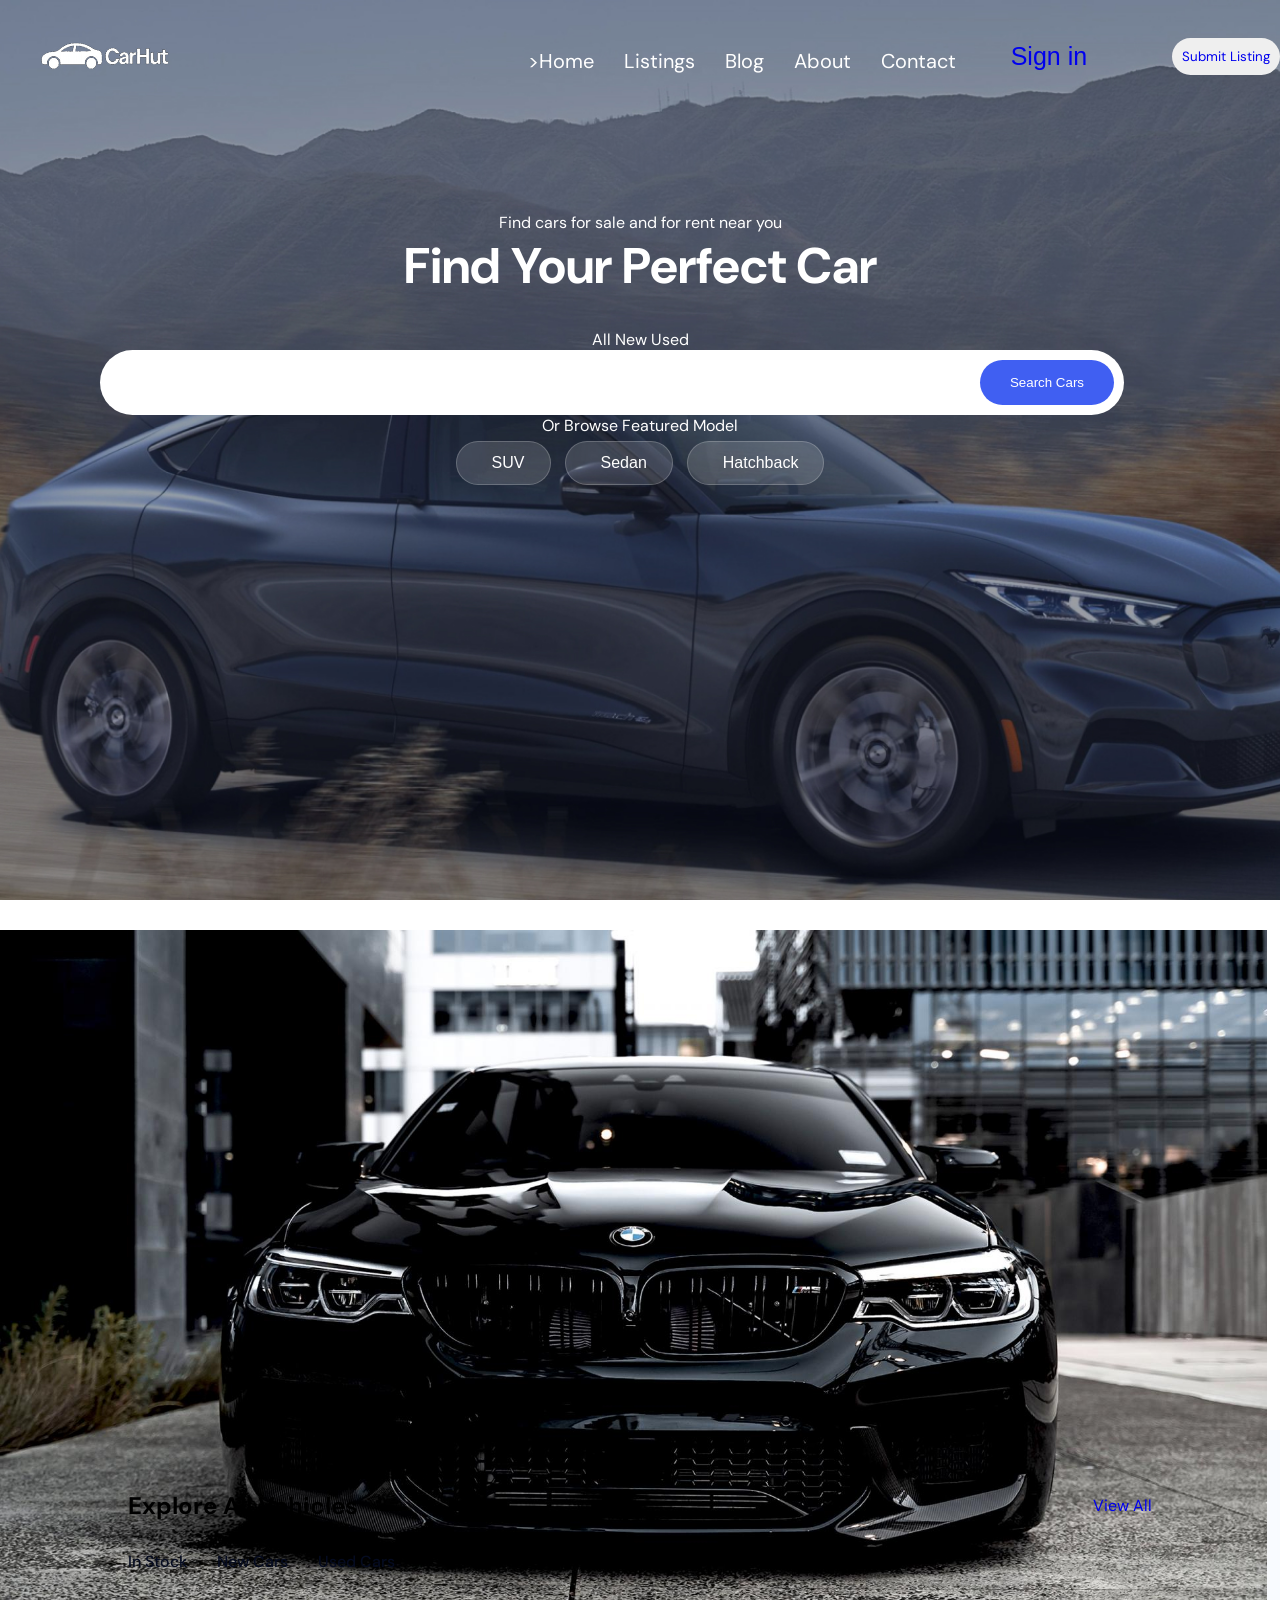
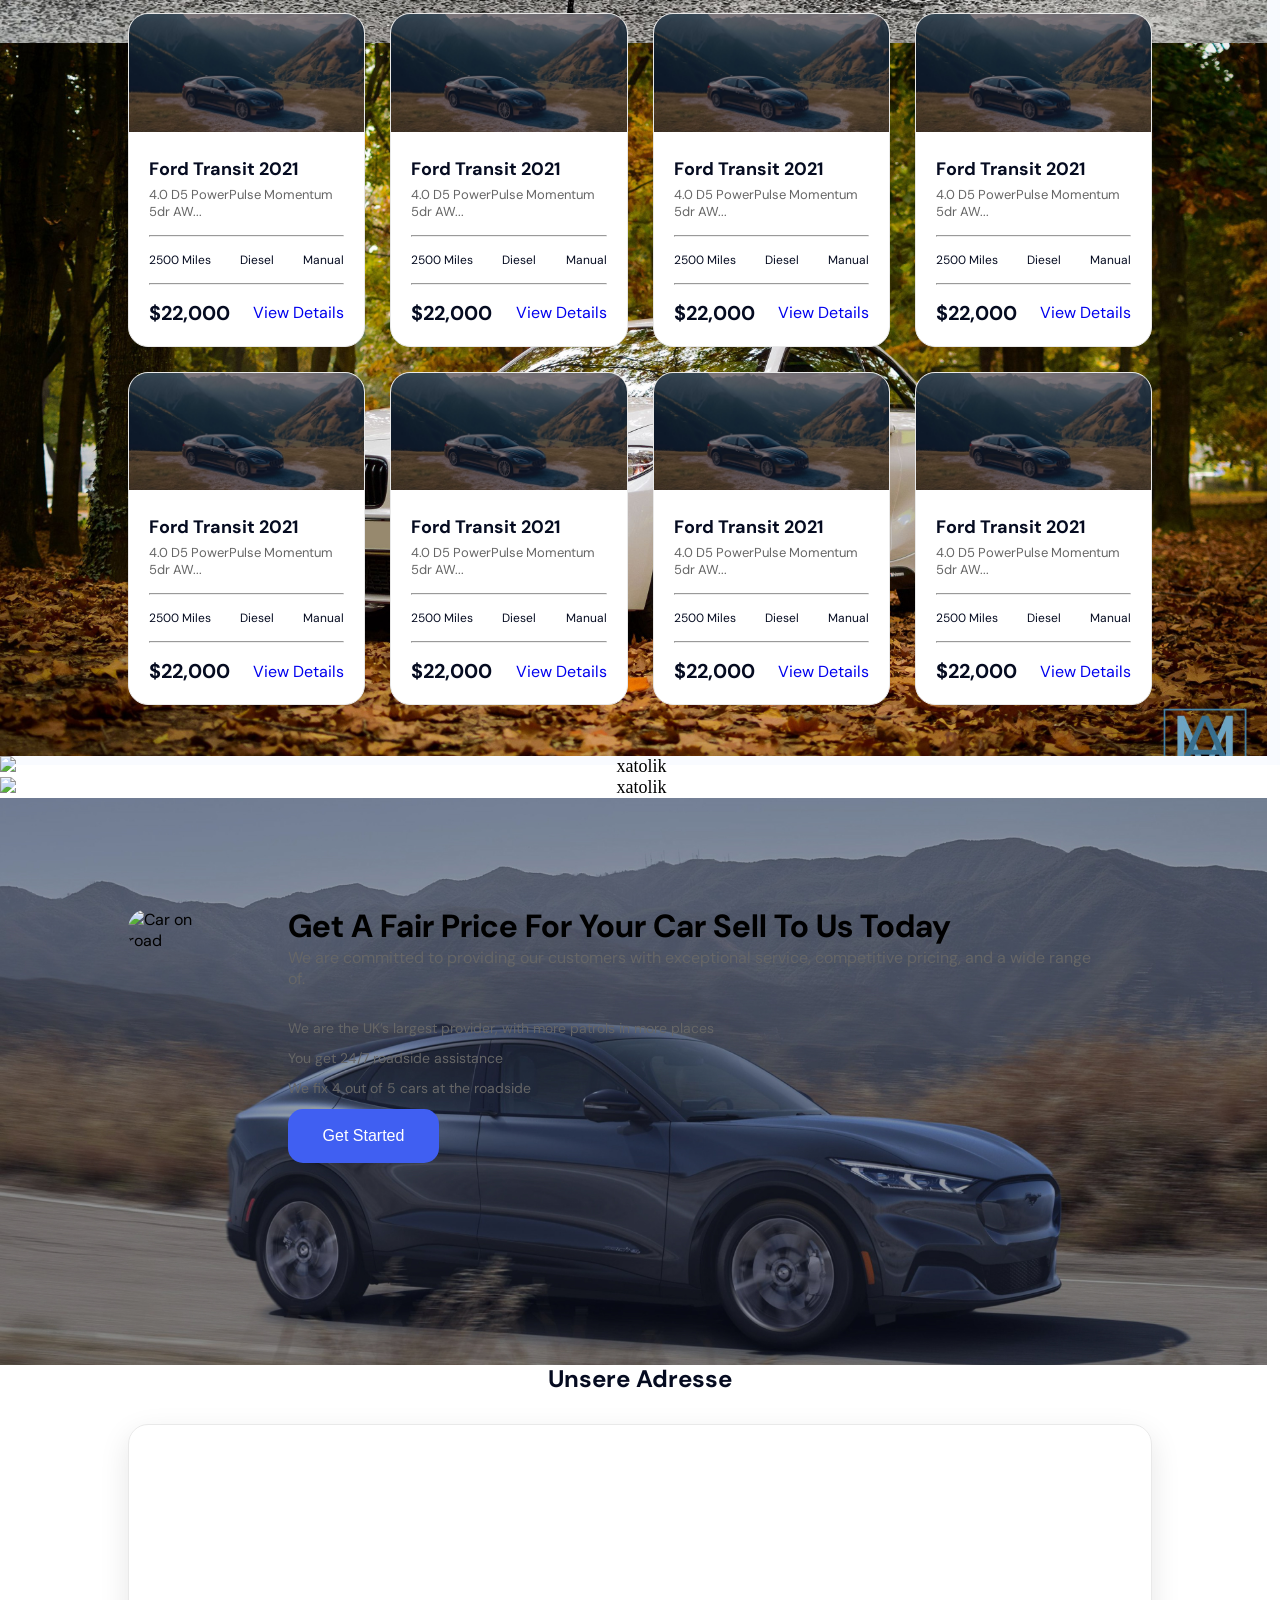
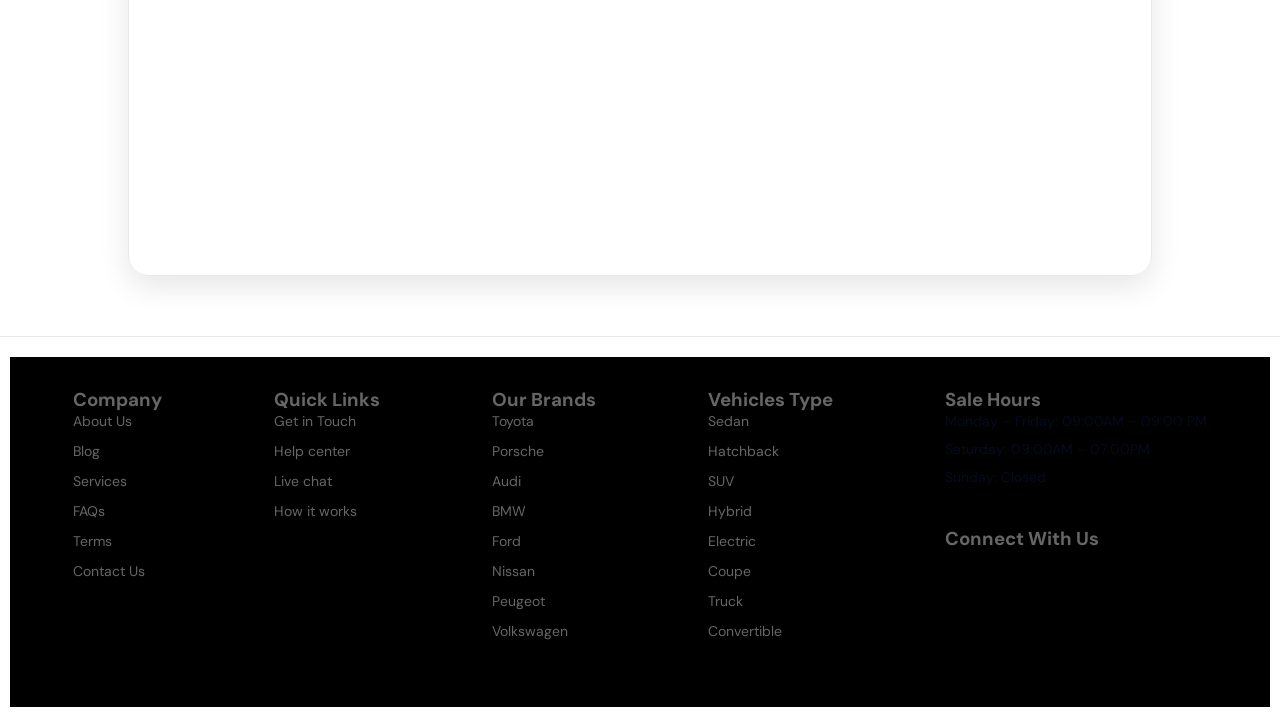
==== header.html @ 73eccd9c "ali" ====
<!DOCTYPE html>
<html lang="en">

<head>
    <meta charset="UTF-8">
    <meta name="viewport" content="width=device-width, initial-scale=1.0">
    <title>Document</title>
    <link rel="stylesheet" href="./css/header.css">
    <link rel="stylesheet" href="https://cdnjs.cloudflare.com/ajax/libs/font-awesome/7.0.1/css/all.min.css"
        integrity="sha512-2SwdPD6INVrV/lHTZbO2nodKhrnDdJK9/kg2XD1r9uGqPo1cUbujc+IYdlYdEErWNu69gVcYgdxlmVmzTWnetw=="
        crossorigin="anonymous" referrerpolicy="no-referrer" />
    <link rel="stylesheet" href="https://cdn.jsdelivr.net/npm/swiper@12/swiper-bundle.min.css" />

</head>

<body>
    <div class="contener">
        <div class="forst">
            <header class="header">
                <img class="header__logo" src="./img/logo.png" alt="Logo">
                <ul class="header__ul">
                    <li class="header__li">>Home</li>
                    <li class="header__li">Listings</li>
                    <li class="header__li">Blog </li>
                    <li class="header__li">About</li>
                    <li class="header__li">Contact</li>
                </ul>
                <button class="header__btn"> <i class="fa-solid fa-people-arrows"></i> <a href="./index.html">Sign in</a></button>
                <button class="head__btn"><a href="./header.html">Submit Listing</a></button>
            </header>


            <div class="second">
                <p>Find cars for sale and for rent near you</p>
                <h1 class="secondd">Find Your Perfect Car</h1>

                <div class="tabs">
                    <span class="active">All</span>
                    <span>New</span>
                    <span>Used</span>
                </div>


                <div class="search">

                    <button class="search-btn"><i class="fa fa-search"></i> Search Cars</button>
                </div>

                <p class="ext">Or Browse Featured Model</p>


                <div class="car-types">
                    <button class="btn"><i class="fa-solid fa-car"></i> SUV</button>
                    <button class="btn"><i class="fa-solid fa-car-side"></i> Sedan</button>
                    <button class="btn"><i class="fa-solid fa-car-rear"></i> Hatchback</button>
                </div>
            </div>
        </div>


        <!-- Swiper -->
        <div class="swiper mySwiper">
            <div class="swiper-wrapper">
                <div class="swiper-slide"><img src="./img/8203510 (1).jpg" alt="xatolik"></div>
                <div class="swiper-slide"><img
                        src="./img/177320-bmw-bayerische_motoren_werke_ag-cars-bmw_m1-bmw_3_series-1920x1080.jpg"
                        alt="xatolik"></div>
                <div class="swiper-slide"><img
                        src="https://c4.wallpaperflare.com/wallpaper/819/755/830/bmw-m5-e39-car-wallpaper-preview.jpg"
                        alt="xatolik"></div>
                <div class="swiper-slide"><img
                        src="https://w0.peakpx.com/wallpaper/186/819/HD-wallpaper-bmw-m5-park-e39-tuning-bmw-5-series-german-cars-black-e39-bmw.jpg"
                        alt="xatolik"></div>
                <div class="swiper-slide"><img src="./img/90a4f6cf5cd9f1fe06f0d9b68424e8f829e3b2d8.jpg" alt="xatolik">
                </div>
            </div>
            <div class="swiper-button-next"></div>
            <div class="swiper-button-prev"></div>
        </div>




        <div class="four">
            <div class="four__one">
                <h2>Explore All Vehicles</h2>
                <a href="#" class="view-all">View All <i class="fa-solid fa-arrow-up-right-from-square"></i></a>
            </div>

            <!-- Tab menyu -->
            <div class="text">
                <p class="tab">In Stock</p>
                <p class="tab">New Cars</pa>
                <p class="tab">Used Cars</p>
            </div>

            <div class="grid">
                <!-- Bitta kartochka namunasi (shundan 4 ta qilasiz) -->
                <div class="car-div">
                    <div>
                        <img class="car-image" src="./img/1c7374919fa419ec2abcb24a9fc1024787f16aaa.jpg" alt="">
                    </div>
                    <div class="one__div">
                        <h3 class="one__div--text">Ford Transit 2021</h3>
                        <p class="paragref">4.0 D5 PowerPulse Momentum 5dr AW...</p>
                        <hr>
                        <div class="car-icon">
                            <span><i class="fa-solid fa-gauge-high"></i> 2500 Miles</span>
                            <span><i class="fa-solid fa-gas-pump"></i> Diesel</span>
                            <span><i class="fa-solid fa-gear"></i> Manual</span>
                        </div>
                        <hr>
                        <div class="car__icon">
                            <span class="span">$22,000</span>
                            <a href="#" class="texxt">View Details <i
                                    class="fa-solid fa-arrow-up-right-from-square"></i></a>
                        </div>
                    </div>
                </div>

                <div class="car-div">
                    <div>
                        <img class="car-image" src="./img/1c7374919fa419ec2abcb24a9fc1024787f16aaa.jpg" alt="">
                    </div>
                    <div class="one__div">
                        <h3 class="one__div--text">Ford Transit 2021</h3>
                        <p class="paragref">4.0 D5 PowerPulse Momentum 5dr AW...</p>
                        <hr>
                        <div class="car-icon">
                            <span><i class="fa-solid fa-gauge-high"></i> 2500 Miles</span>
                            <span><i class="fa-solid fa-gas-pump"></i> Diesel</span>
                            <span><i class="fa-solid fa-gear"></i> Manual</span>
                        </div>
                        <hr>
                        <div class="car__icon">
                            <span class="span">$22,000</span>
                            <a href="#" class="texxt">View Details <i
                                    class="fa-solid fa-arrow-up-right-from-square"></i></a>
                        </div>
                    </div>
                </div>


                <div class="car-div">
                    <div>
                        <img class="car-image" src="./img/1c7374919fa419ec2abcb24a9fc1024787f16aaa.jpg" alt="">
                    </div>
                    <div class="one__div">
                        <h3 class="one__div--text">Ford Transit 2021</h3>
                        <p class="paragref">4.0 D5 PowerPulse Momentum 5dr AW...</p>
                        <hr>
                        <div class="car-icon">
                            <span><i class="fa-solid fa-gauge-high"></i> 2500 Miles</span>
                            <span><i class="fa-solid fa-gas-pump"></i> Diesel</span>
                            <span><i class="fa-solid fa-gear"></i> Manual</span>
                        </div>
                        <hr>
                        <div class="car__icon">
                            <span class="span">$22,000</span>
                            <a href="#" class="texxt">View Details <i
                                    class="fa-solid fa-arrow-up-right-from-square"></i></a>
                        </div>
                    </div>
                </div>


                <div class="car-div">
                    <div>
                        <img class="car-image" src="./img/1c7374919fa419ec2abcb24a9fc1024787f16aaa.jpg" alt="">
                    </div>
                    <div class="one__div">
                        <h3 class="one__div--text">Ford Transit 2021</h3>
                        <p class="paragref">4.0 D5 PowerPulse Momentum 5dr AW...</p>
                        <hr>
                        <div class="car-icon">
                            <span><i class="fa-solid fa-gauge-high"></i> 2500 Miles</span>
                            <span><i class="fa-solid fa-gas-pump"></i> Diesel</span>
                            <span><i class="fa-solid fa-gear"></i> Manual</span>
                        </div>
                        <hr>
                        <div class="car__icon">
                            <span class="span">$22,000</span>
                            <a href="#" class="texxt">View Details <i
                                    class="fa-solid fa-arrow-up-right-from-square"></i></a>
                        </div>
                    </div>
                </div>


                <div class="car-div">
                    <div>
                        <img class="car-image" src="./img/1c7374919fa419ec2abcb24a9fc1024787f16aaa.jpg" alt="">
                    </div>
                    <div class="one__div">
                        <h3 class="one__div--text">Ford Transit 2021</h3>
                        <p class="paragref">4.0 D5 PowerPulse Momentum 5dr AW...</p>
                        <hr>
                        <div class="car-icon">
                            <span><i class="fa-solid fa-gauge-high"></i> 2500 Miles</span>
                            <span><i class="fa-solid fa-gas-pump"></i> Diesel</span>
                            <span><i class="fa-solid fa-gear"></i> Manual</span>
                        </div>
                        <hr>
                        <div class="car__icon">
                            <span class="span">$22,000</span>
                            <a href="#" class="texxt">View Details <i
                                    class="fa-solid fa-arrow-up-right-from-square"></i></a>
                        </div>
                    </div>
                </div>


                <div class="car-div">
                    <div>
                        <img class="car-image" src="./img/1c7374919fa419ec2abcb24a9fc1024787f16aaa.jpg" alt="">
                    </div>
                    <div class="one__div">
                        <h3 class="one__div--text">Ford Transit 2021</h3>
                        <p class="paragref">4.0 D5 PowerPulse Momentum 5dr AW...</p>
                        <hr>
                        <div class="car-icon">
                            <span><i class="fa-solid fa-gauge-high"></i> 2500 Miles</span>
                            <span><i class="fa-solid fa-gas-pump"></i> Diesel</span>
                            <span><i class="fa-solid fa-gear"></i> Manual</span>
                        </div>
                        <hr>
                        <div class="car__icon">
                            <span class="span">$22,000</span>
                            <a href="#" class="texxt">View Details <i
                                    class="fa-solid fa-arrow-up-right-from-square"></i></a>
                        </div>
                    </div>
                </div>

                <div class="car-div">
                    <div>
                        <img class="car-image" src="./img/1c7374919fa419ec2abcb24a9fc1024787f16aaa.jpg" alt="">
                    </div>
                    <div class="one__div">
                        <h3 class="one__div--text">Ford Transit 2021</h3>
                        <p class="paragref">4.0 D5 PowerPulse Momentum 5dr AW...</p>
                        <hr>
                        <div class="car-icon">
                            <span><i class="fa-solid fa-gauge-high"></i> 2500 Miles</span>
                            <span><i class="fa-solid fa-gas-pump"></i> Diesel</span>
                            <span><i class="fa-solid fa-gear"></i> Manual</span>
                        </div>
                        <hr>
                        <div class="car__icon">
                            <span class="span">$22,000</span>
                            <a href="#" class="texxt">View Details <i
                                    class="fa-solid fa-arrow-up-right-from-square"></i></a>
                        </div>
                    </div>
                </div>


                <div class="car-div">
                    <div>
                        <img class="car-image" src="./img/1c7374919fa419ec2abcb24a9fc1024787f16aaa.jpg" alt="">
                    </div>
                    <div class="one__div">
                        <h3 class="one__div--text">Ford Transit 2021</h3>
                        <p class="paragref">4.0 D5 PowerPulse Momentum 5dr AW...</p>
                        <hr>
                        <div class="car-icon">
                            <span><i class="fa-solid fa-gauge-high"></i> 2500 Miles</span>
                            <span><i class="fa-solid fa-gas-pump"></i> Diesel</span>
                            <span><i class="fa-solid fa-gear"></i> Manual</span>
                        </div>
                        <hr>
                        <div class="car__icon">
                            <span class="span">$22,000</span>
                            <a href="#" class="texxt">View Details <i
                                    class="fa-solid fa-arrow-up-right-from-square"></i></a>
                        </div>
                    </div>
                </div>
            </div>
        </div>


        <div class="five">
            <div class="five__container">

                <div class="five__image">
                    <img class="five__image"
                        src="https://c4.wallpaperflare.com/wallpaper/819/755/830/bmw-m5-e39-car-wallpaper-preview.jpg"" alt="
                        Car on road">

                </div>


                <div class="five__div">
                    <h1>Get A Fair Price For Your Car Sell To Us Today</h1>
                    <p class="five__paragref">We are committed to providing our customers with exceptional service,
                        competitive pricing, and a wide range of.</p>

                    <ul class="seven__one--ul" class="uul">
                        <li class="seven__one--li"><i class="fa-solid fa-check"></i> We are the UK’s largest provider,
                            with more patrols in
                            more places</li class="seven__one--li">
                        <li class="seven__one--li"><i class="fa-solid fa-check"></i> You get 24/7 roadside assistance
                        </li class="seven__one--li">
                        <li class="seven__one--li"><i class="fa-solid fa-check"></i> We fix 4 out of 5 cars at the
                            roadside</li class="seven__one--li">
                    </ul class="seven__one--ul">

                    <button class="five__btn">
                        Get Started <i class="fa-solid fa-arrow-up-right-from-square"></i>
                    </button>
                </div>
            </div>
        </div>


        <div class="map">
            <h2 class="map__two">Unsere Adresse</h2>
            <div class="map-container">
                <iframe class="map-containerr"
                    src="https://www.google.com/maps/embed?pb=!1m18!1m12!1m3!1d38834.62575431067!2d13.368618777707548!3d52.530464895165885!2m3!1f0!2f0!3f0!3m2!1i1024!2i768!4f13.1!3m3!1m2!1s0x47a84e373f035901%3A0x42120465b5e3b70!2sBerlin%2C%20Germany!5e0!3m2!1sen!2s!4v1773131245842!5m2!1sen!2s"
                    width="600" height="450" style="border:0;" allowfullscreen="" loading="lazy"
                    referrerpolicy="no-referrer-when-downgrade"></iframe>
            </div>
        </div>

        <footer class="seven">
            <div class="seven__div">

                <div class="seven__one">
                    <h3>Company</h3>
                    <ul class="seven__one--ul">
                        <li class="seven__one--li"><a href="#">About Us</a></li>
                        <li class="seven__one--li"><a href="#">Blog</a></li>
                        <li class="seven__one--li"><a href="#">Services</a></li>
                        <li class="seven__one--li"><a href="#">FAQs</a></li>
                        <li class="seven__one--li"><a href="#">Terms</a></li>
                        <li class="seven__one--li"><a href="#">Contact Us</a></li>
                    </ul>
                </div>


                <div class="seven__one">
                    <h3>Quick Links</h3>
                    <ul class="seven__one--ul">
                        <li class="seven__one--li"><a href="#">Get in Touch</a></li>
                        <li class="seven__one--li"><a href="#">Help center</a></li>
                        <li class="seven__one--li"><a href="#">Live chat</a></li>
                        <li class="seven__one--li"><a href="#">How it works</a></li>
                    </ul>
                </div>


                <div class="seven__one">
                    <h3>Our Brands</h3>
                    <ul class="seven__one--ul">
                        <li class="seven__one--li"><a href="#">Toyota</a></li>
                        <li class="seven__one--li"><a href="#">Porsche</a></li>
                        <li class="seven__one--li"><a href="#">Audi</a></li>
                        <li class="seven__one--li"><a href="#">BMW</a></li>
                        <li class="seven__one--li"><a href="#">Ford</a></li>
                        <li class="seven__one--li"><a href="#">Nissan</a></li>
                        <li class="seven__one--li"><a href="#">Peugeot</a></li>
                        <li class="seven__one--li"><a href="#">Volkswagen</a></li>
                    </ul>
                </div>


                <div class="seven__one">
                    <h3>Vehicles Type</h3>
                    <ul class="seven__one--ul">
                        <li class="seven__one--li"><a href="#">Sedan</a></li>
                        <li class="seven__one--li"><a href="#">Hatchback</a></li>
                        <li class="seven__one--li"><a href="#">SUV</a></li>
                        <li class="seven__one--li"><a href="#">Hybrid</a></li>
                        <li class="seven__one--li"><a href="#">Electric</a></li>
                        <li class="seven__one--li"><a href="#">Coupe</a></li>
                        <li class="seven__one--li"><a href="#">Truck</a></li>
                        <li class="seven__one--li"><a href="#">Convertible</a></li >
                    </ul>
                </div>

                <div class="seven__one">
                    <h3>Sale Hours</h3>
                    <p>Monday – Friday: 09:00AM – 09:00 PM</p>
                    <p>Saturday: 09:00AM – 07:00PM</p>
                    <p>Sunday: Closed</p>

                    <h3 class="textx">Connect With Us</h3>
                    <div class="icons">
                        <a class="icons__i" href="#"><i class="fab fa-facebook-f"></i></a>
                        <a class="icons__i" href="#"><i class="fab fa-twitter"></i></a>
                        <a class="icons__i" href="#"><i class="fab fa-instagram"></i></a>
                        <a class="icons__i" href="#"><i class="fab fa-linkedin-in"></i></a>
                    </div>
                </div>
            </div>
        </footer>







        <!-- Swiper JS -->
        <script src="https://cdn.jsdelivr.net/npm/swiper@12/swiper-bundle.min.js"></script>
        <script src="./js/index.js"></script>



    </div>
</body>

</html>
---- css/header.css ----
/* dm sans */
@import url('https://fonts.googleapis.com/css2?family=DM+Sans:ital,opsz,wght@0,9..40,100..1000;1,9..40,100..1000&display=swap');

* {
    margin: 0;
    padding: 0;
    box-sizing: border-box;
    text-decoration: none;
    list-style: none;
}

.contener {
    width: 100%;
    height: 100vh;
}

.forst {
    background-image: url("../img/90a4f6cf5cd9f1fe06f0d9b68424e8f829e3b2d8.jpg");
    height: 100vh;
    background-size: cover;
    background-position: center;
}

.header {
    display: flex;
    justify-content: space-between;
    text-align: center;
    align-items: center;
}

.header__logo {
    margin-left: 25px;
}

.header__ul {
    display: flex;
    gap: 30px;
    font-family: "DM Sans", sans-serif;
    color: white;
    font-size: 20px;
    margin-top: 10px;
    margin-left: 250px;
}

.header__btn {
    background-color: transparent;
    border: none;
    color: white;
    font-size: 25px;
    margin-left: -30px;
}

.head__btn {
    padding: 10px 10px;
    border-radius: 20px;
    border: none;
    color: #050B20;
    font-family: "DM Sans", sans-serif;

}

.second {
    text-align: center;
    color: white;
    font-family: "DM Sans", sans-serif;
    margin-top: 100px;
}


.secondd {
    font-size: 50px;
    margin-bottom: 30px;
}

.btn {
    background: rgba(255, 255, 255, 0.15);
    border: 1px solid rgba(255, 255, 255, 0.2);
    color: white;
    padding: 12px 25px;
    border-radius: 30px;
    font-size: 16px;
    margin: 5px;
    display: inline-flex;
    align-items: center;
    gap: 10px;
}

.btn:hover {
    background: rgba(255, 255, 255, 0.3);
}

.search {
    background: white;
    width: 80%;
    margin-left: 100px;
    padding: 10px;
    border-radius: 50px;
    display: flex;
    justify-content: flex-end;
}

.search-btn {
    background: #405FF2;
    color: white;
    border: none;
    padding: 15px 30px;
    border-radius: 40px;
    cursor: pointer;
}


.swiper {
    margin-top: 30px;
    width: 99%;
    height: 500px;
}

.swiper-slide {
    text-align: center;
    font-size: 18px;
    background: #444;
    display: flex;
    justify-content: center;
    align-items: center;
}

.swiper-slide img {
    display: block;
    width: 100%;
    height: 100%;
    object-fit: cover;
}

.four {

    padding: 60px 10%;
    font-family: "DM Sans", sans-serif;
    background-color: #f9fbff;
}

.four__one {
    display: flex;
    justify-content: space-between;
    align-items: center;
}

.text {
    margin: 30px 0;
    border-bottom: 1px solid #e9e9e9;
    display: flex;
    gap: 30px;
}

.tab {
    padding-bottom: 10px;
    cursor: pointer;
    color: #050B20;
    font-weight: 500;
}


.grid {
    display: grid;
    grid-template-columns: repeat(4, 1fr);
    gap: 25px;
}

.car-div {
    background: white;
    border-radius: 20px;
    overflow: hidden;
    border: 1px solid #E9E9E9;
    transition: 0.3s;
}



.car-image {
    width: 100%;
    height: 100%;
    object-fit: cover;
}

.one__div {
    padding: 20px;
}

.one__div--text {
    font-size: 18px;
    color: #050B20;
    margin-bottom: 5px;
}

.paragref {
    font-size: 13px;
    color: #666;
    margin-bottom: 15px;
}

.car-icon {
    display: flex;
    justify-content: space-between;
    font-size: 12px;
    color: #050B20;
    margin: 15px 0;
}

.car__icon {
    display: flex;
    justify-content: space-between;
    align-items: center;
    margin-top: 15px;
}

.span {
    font-size: 20px;
    font-weight: 700;
    color: #050B20;
}

.five {
    width: 100%;
    padding: 80px 10%;
    background-color: #fff;
    font-family: "DM Sans", sans-serif;
}

.five__container {
    display: flex;
    background-color: #F9FBFF;
    /* Och moviy fon */
    border-radius: 30px;
    overflow: hidden;
    align-items: center;
    width: 100%;
}


.five__image {
    height: 250px;
    border: none;
    border-radius: 20px;
}




.five__div {

    padding: 60px;
}



.five__paragref {
    color: #666;
    margin-bottom: 30px;
}





.uul {

    padding: 5px;
    border-radius: 50%;
    font-size: 16px;
}


.five__btn {
    background-color: #405FF2;
    color: white;
    padding: 18px 35px;
    border-radius: 15px;
    border: none;
    font-size: 16px;
    gap: 10px;

}


.map {
    padding: 60px 10%;
    text-align: center;
    font-family: "DM Sans", sans-serif;
}

.map__two {
    margin-bottom: 30px;
    color: #050B20;
}

.map-container {
    width: 100%;
    border-radius: 20px;
    overflow: hidden;
    box-shadow: 0 10px 30px rgba(0, 0, 0, 0.1);
    border: 1px solid #E9E9E9;
}

.map-containerr {
    display: block;
    width: 100%;
}


.seven {
    padding: 20px 10px;
    border-top: 1px solid #E9E9E9;
    font-family: "DM Sans", sans-serif;
}

.seven__div {
    padding: 30px 5%;
    width: 100%;
    height: 350px;
    color: #666;
    display: flex;
    justify-content: space-between;
    text-align: start;
    gap: 30px;
    background-color: black;
}



.seven__one--li {
    margin-bottom: 12px;
    text-decoration: none;
    color: #666;
    font-size: 14px;
}


.seven__one a {
    text-decoration: none;
    color: #666;
    font-size: 14px;

}



.seven__one p {
    font-size: 14px;
    color: #050B20;
    margin-bottom: 10px;
}

.textx {
    margin-top: 40px !important;
}

.icons {
    display: flex;
    gap: 20px;
}

.icons__i {
    color: #050B20;
    font-size: 18px;
    transition: 0.3s;
}


@media (max-width: 800px) {

    .header {

        padding: auto;
        gap: 10px;
    }

    .header__ul {
        display: none;
    }

    .header__logo {
        margin-left: 0;
    }

    .header__btn {
        margin-left: 0;
    }

    .secondd {
        font-size: 30px;
        padding: 0 15px;
    }

    .search {
        width: 90%;
        margin-left: auto;
        margin-right: auto;
        flex-direction: column;
        border-radius: 20px;
    }

    .search-btn {
        width: 100%;
        margin-top: 10px;
    }

    .swiper {
        height: 300px;
    }

    .grid {
        grid-template-columns: 1fr;
        gap: 20px;
    }

    .five__container {
        flex-direction: column;
        text-align: center;
    }

    .five__div {
        padding: 30px 20px;
    }

    .five__image {
        width: 100%;
        height: auto;
        border-radius: 20px 20px 0 0;
    }

    .map {
        padding: 40px 5%;
    }

    .seven__div {
        flex-direction: column;
        height: auto;
        padding: 40px 20px;
        text-align: center;
        gap: 40px;
    }

    .icons {
        justify-content: center;
    }

    .seven__one--li {
        font-size: 16px;
    }
}

@media (max-width: 480px) {
    .secondd {
        font-size: 24px;
    }

    .four,
    .five {
        padding: 40px 5%;
    }
}
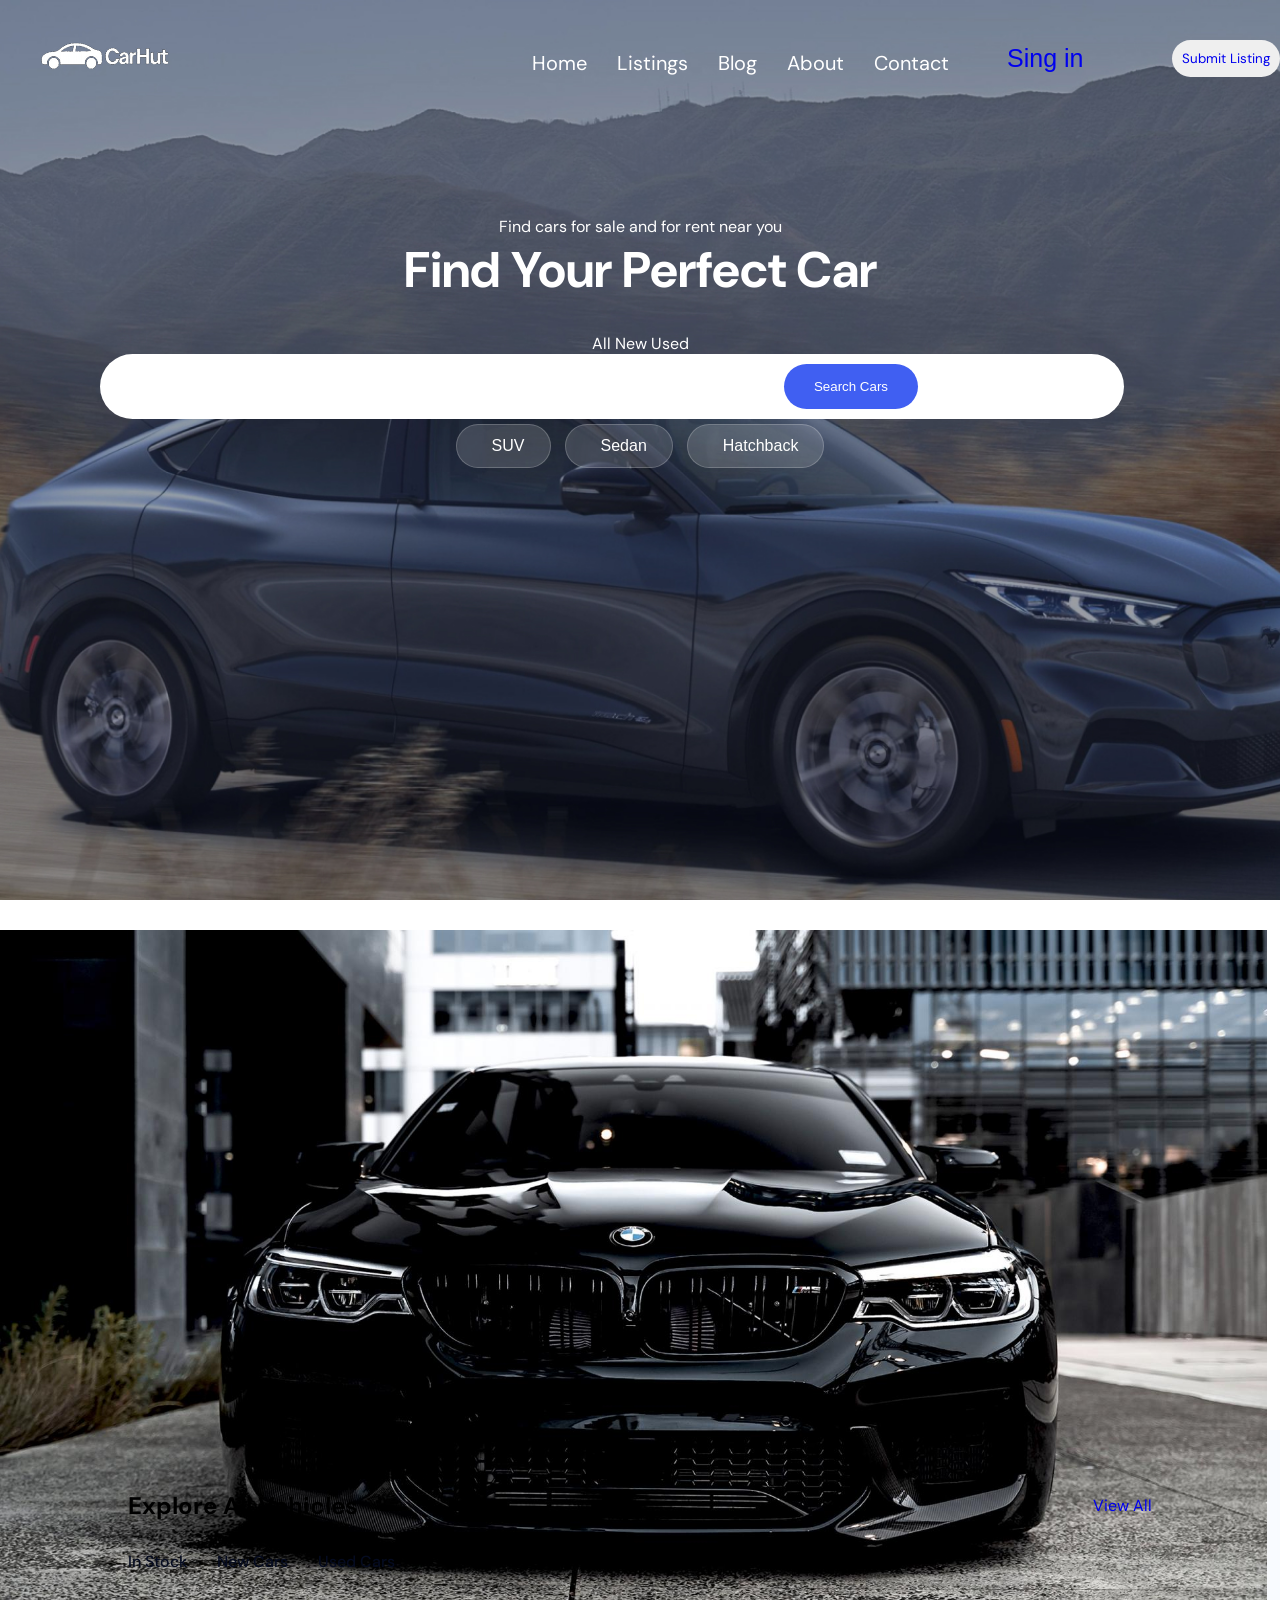
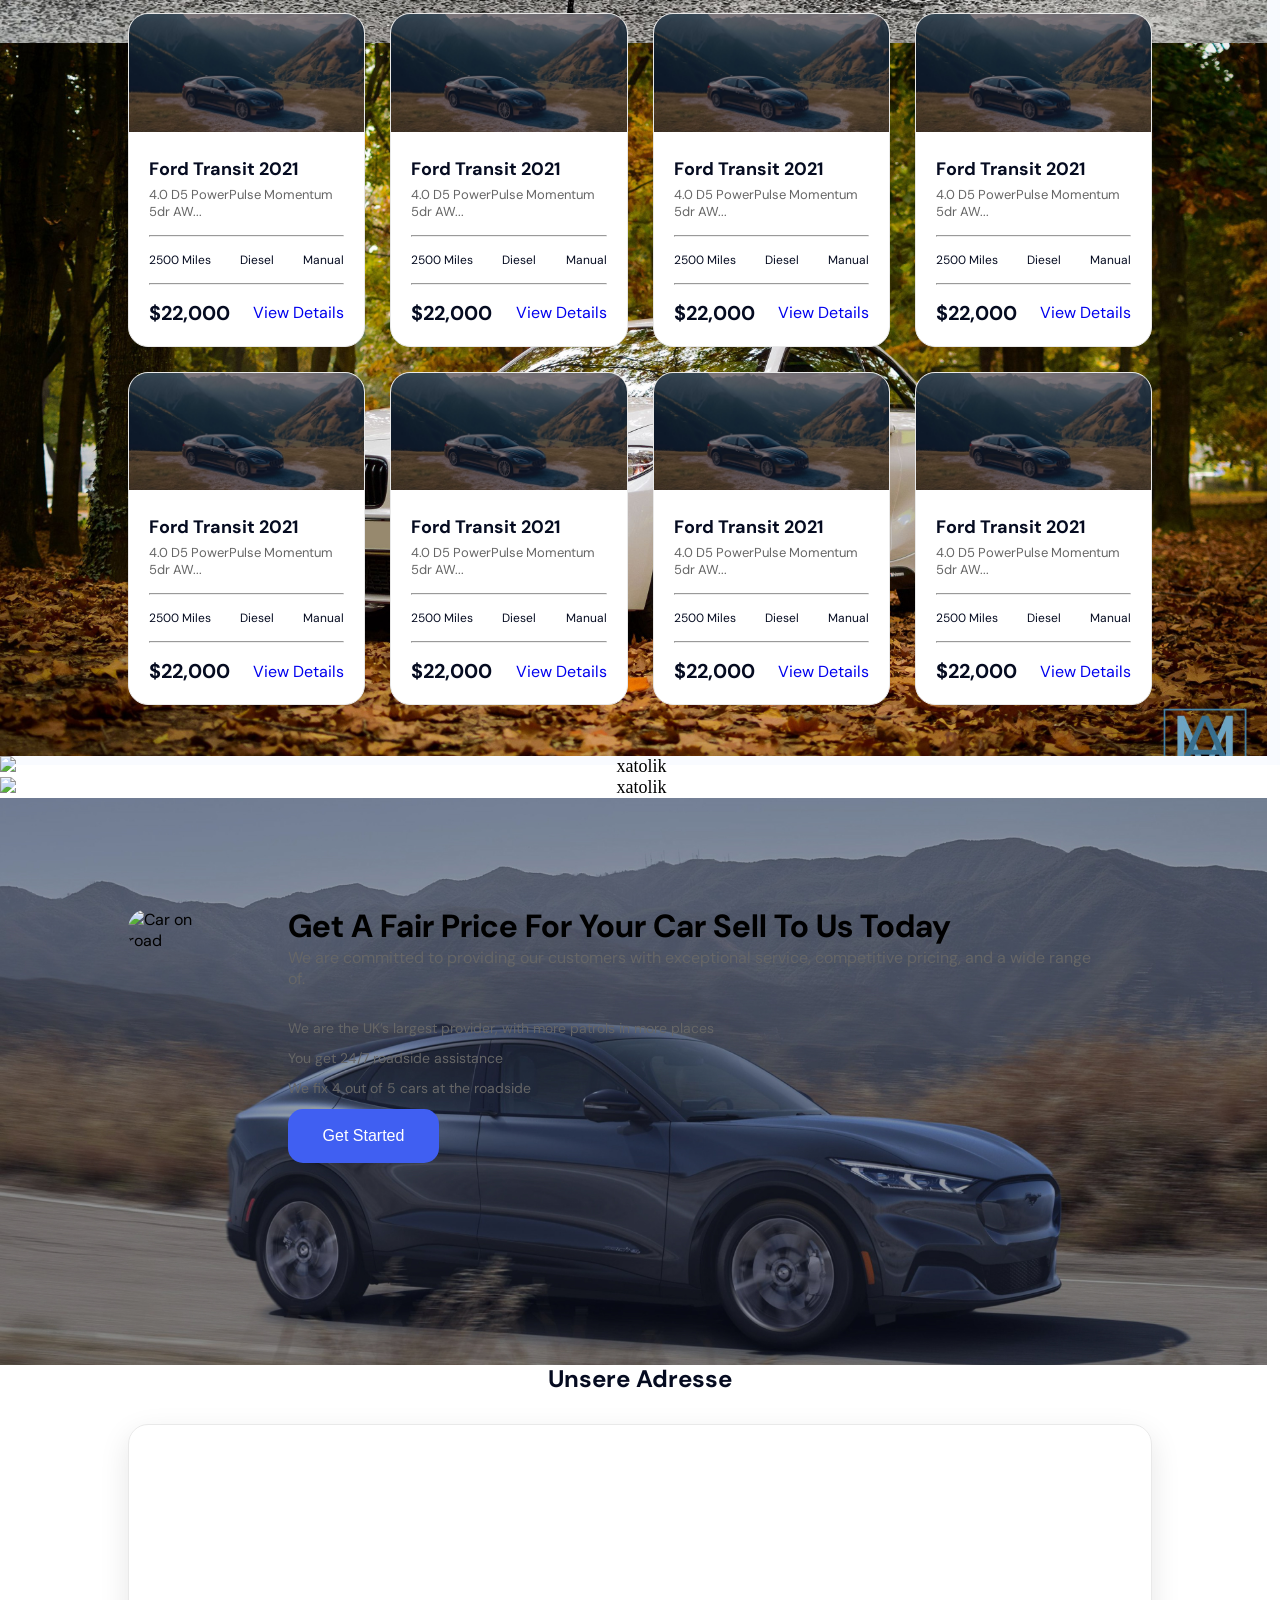
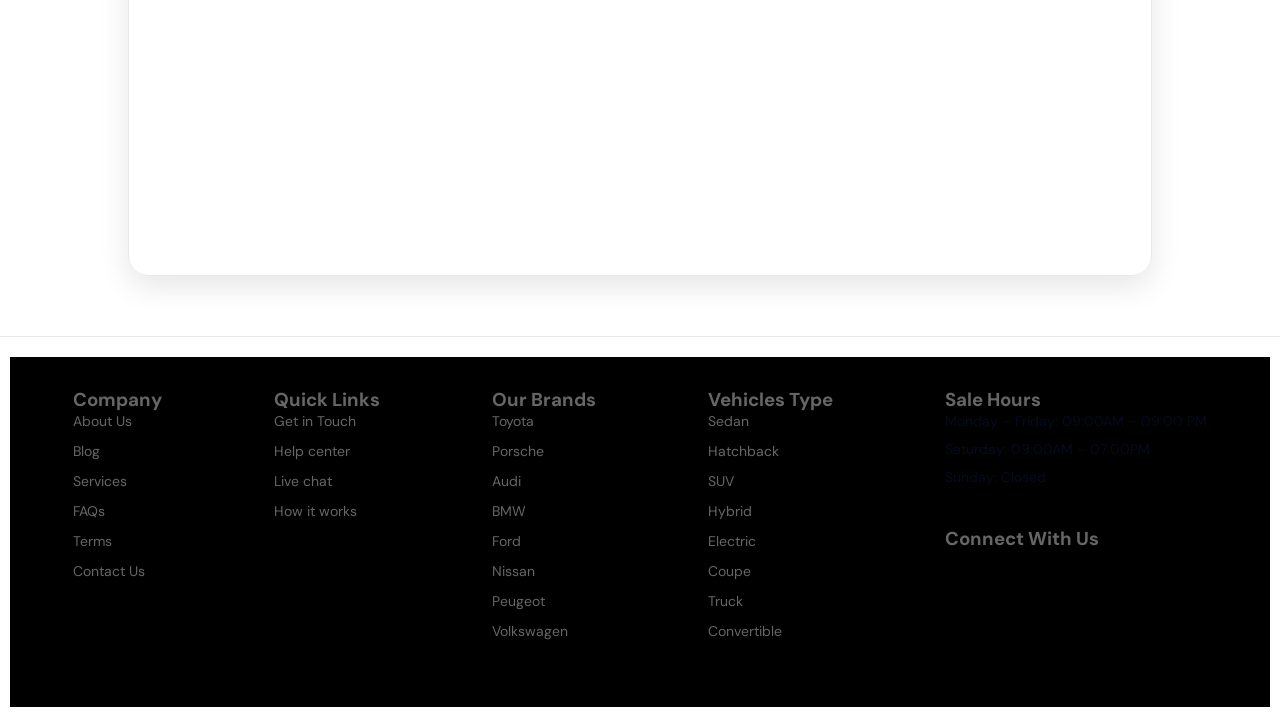
==== commit 67444dae: "ali" ====
--- a/header.html
+++ b/header.html
@@ -17,18 +17,27 @@
     <div class="contener">
         <div class="forst">
             <header class="header">
-                <img class="header__logo" src="./img/logo.png" alt="Logo">
+                <div class="logo-container">
+                    <img class="header__logo" id="logo" src="./img/logo.png" alt="Logo">
+                    <div class="div">
+                        <img src="./img/1c7374919fa419ec2abcb24a9fc1024787f16aaa.jpg" alt="Rasm 1">
+                        <img src="./img/177320-bmw-bayerische_motoren_werke_ag-cars-bmw_m1-bmw_3_series-1920x1080.jpg"
+                            alt="Rasm 2">
+                        <img src="./img/90a4f6cf5cd9f1fe06f0d9b68424e8f829e3b2d8.jpg" alt="Rasm3">
+                        <img src="./img/8203510 (1).jpg" alt="Rasm 4">
+                    </div>
+                </div>
                 <ul class="header__ul">
-                    <li class="header__li">>Home</li>
-                    <li class="header__li">Listings</li>
+                    <li class="header__li">Home</li>
+                    <li class="header__li">Listings </li>
                     <li class="header__li">Blog </li>
                     <li class="header__li">About</li>
                     <li class="header__li">Contact</li>
                 </ul>
-                <button class="header__btn"> <i class="fa-solid fa-people-arrows"></i> <a href="./index.html">Sign in</a></button>
+                <button class="header__btn"> <i class="fa-solid fa-people-arrows"></i><a href="./index.html">Sing in</a>
+                </button>
                 <button class="head__btn"><a href="./header.html">Submit Listing</a></button>
             </header>
-
 
             <div class="second">
                 <p>Find cars for sale and for rent near you</p>
@@ -42,12 +51,9 @@
 
 
                 <div class="search">
-
                     <button class="search-btn"><i class="fa fa-search"></i> Search Cars</button>
-                </div>
-
-                <p class="ext">Or Browse Featured Model</p>
-
+                    <p class="ext">Or Browse Featured Model</p>
+                </div>
 
                 <div class="car-types">
                     <button class="btn"><i class="fa-solid fa-car"></i> SUV</button>
@@ -58,7 +64,6 @@
         </div>
 
 
-        <!-- Swiper -->
         <div class="swiper mySwiper">
             <div class="swiper-wrapper">
                 <div class="swiper-slide"><img src="./img/8203510 (1).jpg" alt="xatolik"></div>
@@ -87,7 +92,6 @@
                 <a href="#" class="view-all">View All <i class="fa-solid fa-arrow-up-right-from-square"></i></a>
             </div>
 
-            <!-- Tab menyu -->
             <div class="text">
                 <p class="tab">In Stock</p>
                 <p class="tab">New Cars</pa>
@@ -95,7 +99,6 @@
             </div>
 
             <div class="grid">
-                <!-- Bitta kartochka namunasi (shundan 4 ta qilasiz) -->
                 <div class="car-div">
                     <div>
                         <img class="car-image" src="./img/1c7374919fa419ec2abcb24a9fc1024787f16aaa.jpg" alt="">
@@ -376,7 +379,7 @@
                         <li class="seven__one--li"><a href="#">Electric</a></li>
                         <li class="seven__one--li"><a href="#">Coupe</a></li>
                         <li class="seven__one--li"><a href="#">Truck</a></li>
-                        <li class="seven__one--li"><a href="#">Convertible</a></li >
+                        <li class="seven__one--li"><a href="#">Convertible</a></li>
                     </ul>
                 </div>
 
@@ -397,18 +400,8 @@
             </div>
         </footer>
 
-
-
-
-
-
-
-        <!-- Swiper JS -->
         <script src="https://cdn.jsdelivr.net/npm/swiper@12/swiper-bundle.min.js"></script>
         <script src="./js/index.js"></script>
-
-
-
     </div>
 </body>
 
--- a/css/header.css
+++ b/css/header.css
@@ -13,6 +13,40 @@
     width: 100%;
     height: 100vh;
 }
+.logo-container {
+  position: relative;
+  display: inline-block;
+}
+
+.main-logo {
+  width: 100px; 
+  cursor: pointer;
+}
+
+.div {
+  display: none; /* divni korsatmay turadi */
+  position: absolute; /*div paydo bolganda sayt buzulib ketmaydi */
+  top: 110%; 
+  left: 30px;
+  background: white;
+  border: 1px solid #ddd;
+  padding: 10px;
+  border-radius: 8px;
+}
+
+
+.div img {
+  width: 100px; 
+  height: 100px;
+  margin-right: 5px;
+  object-fit: cover; /* rasm buzulib ketmasligi uchunn */
+  border-radius: 4px;
+}
+
+
+.logo-container:hover .div{
+  display: block; /*sichqoncha borganda divni korsatadi */
+}
 
 .forst {
     background-image: url("../img/90a4f6cf5cd9f1fe06f0d9b68424e8f829e3b2d8.jpg");
@@ -406,6 +440,11 @@
     .swiper {
         height: 300px;
     }
+    .btn{
+        max-width: 80%;
+        margin-top: 20px;
+        font-size: 12px;
+    }
 
     .grid {
         grid-template-columns: 1fr;
